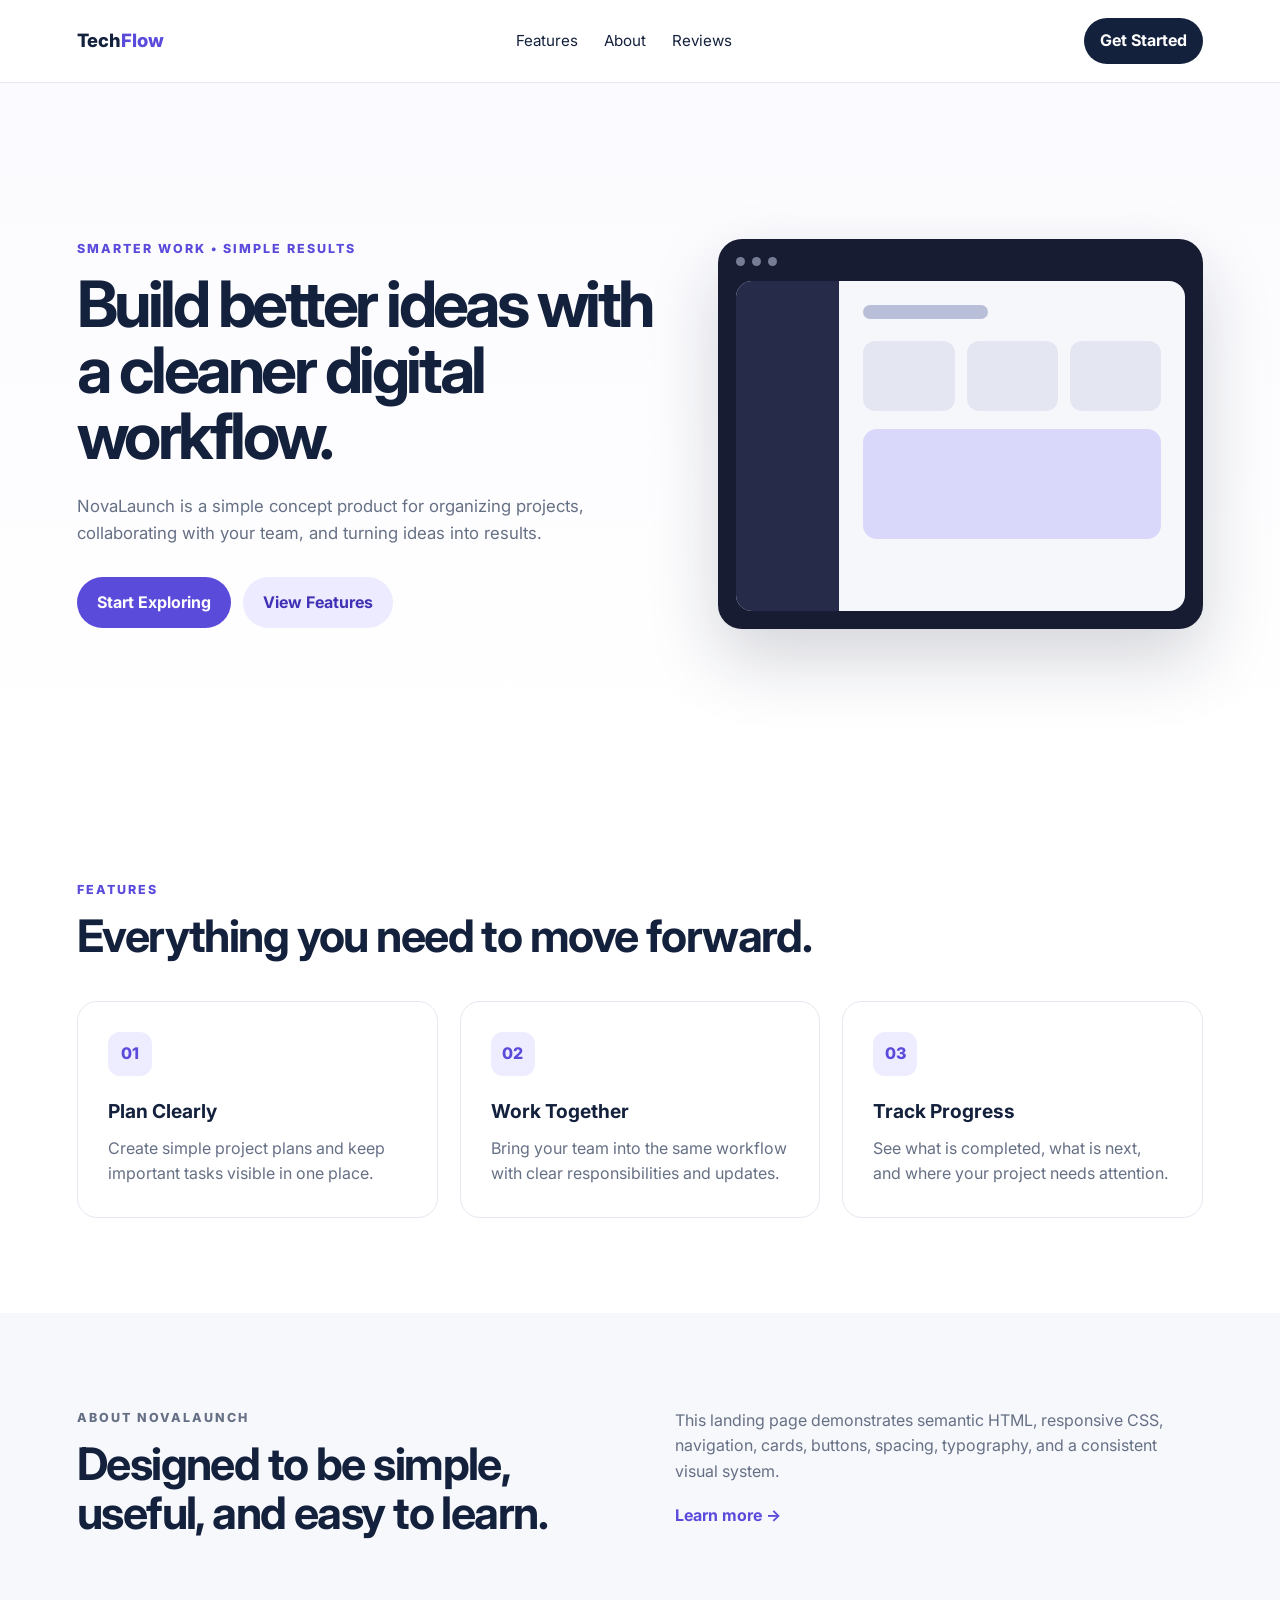
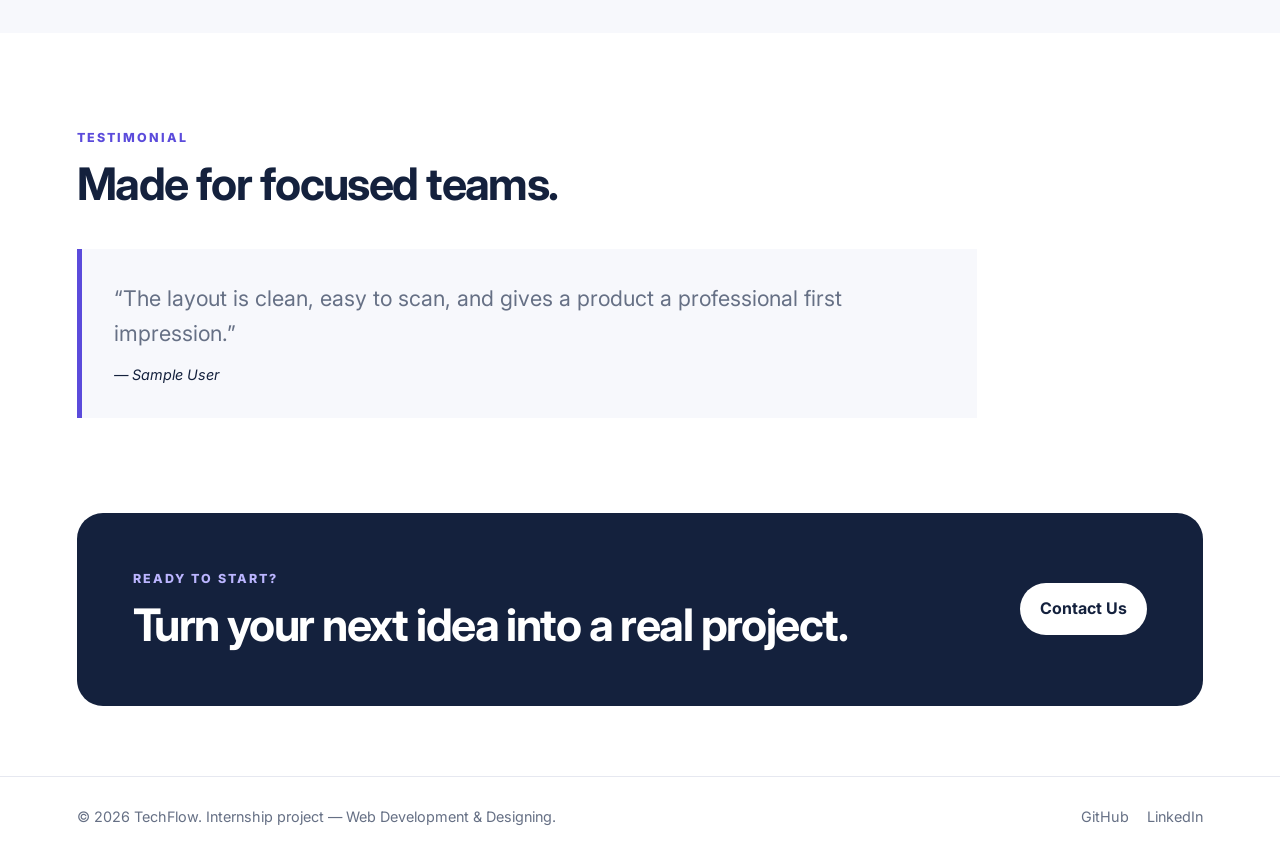
==== WebDev-L1-LandingPage/index.html @ b14b9e70 "Add Web Development Level 1 tasks" ====
<!DOCTYPE html>
<html lang="en">
<head>
  <meta charset="UTF-8">
  <meta name="viewport" content="width=device-width, initial-scale=1.0">
  <meta name="description" content="NovaLaunch - a clean landing page for a modern digital product.">
  <title>Tech Flow | Landing Page</title>
  <link rel="preconnect" href="https://fonts.googleapis.com">
  <link rel="preconnect" href="https://fonts.gstatic.com" crossorigin>
  <link href="https://fonts.googleapis.com/css2?family=Inter:wght@400;500;600;700;800&display=swap" rel="stylesheet">
  <link rel="stylesheet" href="style.css">
</head>
<body>
  <header class="navbar">
    <a class="brand" href="#home">Tech<span>Flow</span></a>
    <nav aria-label="Primary navigation">
      <a href="#features">Features</a>
      <a href="#about">About</a>
      <a href="#reviews">Reviews</a>
    </nav>
    <a class="nav-cta" href="#contact">Get Started</a>
  </header>

  <main>
    <section class="hero" id="home">
      <div class="hero-content">
        <p class="eyebrow">SMARTER WORK • SIMPLE RESULTS</p>
        <h1>Build better ideas with a cleaner digital workflow.</h1>
        <p class="hero-text">
          NovaLaunch is a simple concept product for organizing projects, collaborating with your team,
          and turning ideas into results.
        </p>
        <div class="hero-actions">
          <a class="btn primary" href="#contact">Start Exploring</a>
          <a class="btn secondary" href="#features">View Features</a>
        </div>
      </div>

      <div class="hero-card" aria-label="Product preview">
        <div class="window-bar"><span></span><span></span><span></span></div>
        <div class="mini-dashboard">
          <div class="mini-sidebar"></div>
          <div class="mini-main">
            <div class="mini-title"></div>
            <div class="mini-grid">
              <div></div><div></div><div></div>
            </div>
            <div class="mini-chart"></div>
          </div>
        </div>
      </div>
    </section>

    <section class="section" id="features">
      <div class="section-heading">
        <p class="eyebrow">FEATURES</p>
        <h2>Everything you need to move forward.</h2>
      </div>
      <div class="cards">
        <article class="card">
          <div class="icon">01</div>
          <h3>Plan Clearly</h3>
          <p>Create simple project plans and keep important tasks visible in one place.</p>
        </article>
        <article class="card">
          <div class="icon">02</div>
          <h3>Work Together</h3>
          <p>Bring your team into the same workflow with clear responsibilities and updates.</p>
        </article>
        <article class="card">
          <div class="icon">03</div>
          <h3>Track Progress</h3>
          <p>See what is completed, what is next, and where your project needs attention.</p>
        </article>
      </div>
    </section>

    <section class="section split" id="about">
      <div>
        <p class="eyebrow">ABOUT NOVALAUNCH</p>
        <h2>Designed to be simple, useful, and easy to learn.</h2>
      </div>
      <div>
        <p>
          This landing page demonstrates semantic HTML, responsive CSS, navigation, cards, buttons,
          spacing, typography, and a consistent visual system.
        </p>
        <a class="text-link" href="#contact">Learn more →</a>
      </div>
    </section>

    <section class="section review-section" id="reviews">
      <div class="section-heading">
        <p class="eyebrow">TESTIMONIAL</p>
        <h2>Made for focused teams.</h2>
      </div>
      <blockquote>
        “The layout is clean, easy to scan, and gives a product a professional first impression.”
        <cite>— Sample User</cite>
      </blockquote>
    </section>

    <section class="contact" id="contact">
      <div>
        <p class="eyebrow">READY TO START?</p>
        <h2>Turn your next idea into a real project.</h2>
      </div>
      <a class="btn light" href="mailto:pradeeshvmcs426@gmail.com">Contact Us</a>
    </section>
  </main>

  <footer>
    <p>© 2026 TechFlow. Internship project — Web Development & Designing.</p>
    <div>
      <a href="#">GitHub</a>
      <a href="#">LinkedIn</a>
    </div>
  </footer>
</body>
</html>
---- WebDev-L1-LandingPage/style.css ----
* { box-sizing: border-box; margin: 0; padding: 0; }

:root {
  --ink: #14213d;
  --muted: #667085;
  --primary: #5b4bdb;
  --primary-dark: #4132b5;
  --surface: #f7f8fc;
  --white: #ffffff;
  --line: #e6e8f0;
}

html { scroll-behavior: smooth; }

body {
  font-family: "Inter", sans-serif;
  color: var(--ink);
  background: var(--white);
  line-height: 1.6;
}

a { color: inherit; text-decoration: none; }

.navbar {
  position: sticky;
  top: 0;
  z-index: 10;
  display: flex;
  align-items: center;
  justify-content: space-between;
  gap: 24px;
  padding: 18px 6%;
  background: rgba(255,255,255,0.94);
  border-bottom: 1px solid var(--line);
  backdrop-filter: blur(12px);
}

.brand { font-size: 1.15rem; font-weight: 800; }
.brand span { color: var(--primary); }

nav { display: flex; gap: 26px; font-size: .95rem; }
nav a:hover, footer a:hover, .text-link:hover { color: var(--primary); }

.nav-cta, .btn {
  display: inline-block;
  border-radius: 999px;
  font-weight: 700;
  transition: transform .2s ease, background .2s ease;
}

.nav-cta {
  padding: 10px 16px;
  background: var(--ink);
  color: var(--white);
}

.nav-cta:hover, .btn:hover { transform: translateY(-2px); }

.hero {
  min-height: 78vh;
  display: grid;
  grid-template-columns: 1.1fr .9fr;
  gap: 48px;
  align-items: center;
  padding: 90px 6%;
  background: linear-gradient(180deg, #fbfbff 0%, #ffffff 100%);
}

.eyebrow {
  color: var(--primary);
  font-size: .78rem;
  font-weight: 800;
  letter-spacing: .16em;
  margin-bottom: 12px;
}

h1 {
  max-width: 700px;
  font-size: clamp(2.7rem, 5vw, 5.2rem);
  line-height: 1.03;
  letter-spacing: -.055em;
}

h2 {
  font-size: clamp(2rem, 3.5vw, 3.2rem);
  line-height: 1.1;
  letter-spacing: -.035em;
}

h3 { font-size: 1.2rem; margin-bottom: 9px; }

.hero-text {
  max-width: 620px;
  margin: 24px 0 30px;
  font-size: 1.05rem;
  color: var(--muted);
}

.hero-actions { display: flex; gap: 12px; flex-wrap: wrap; }

.btn { padding: 13px 20px; }
.primary { background: var(--primary); color: var(--white); }
.primary:hover { background: var(--primary-dark); }
.secondary { background: #ecebff; color: var(--primary-dark); }
.light { background: var(--white); color: var(--ink); }

.hero-card {
  padding: 18px;
  border-radius: 24px;
  background: #171c32;
  box-shadow: 0 30px 70px rgba(23, 28, 50, .18);
}

.window-bar { display: flex; gap: 7px; padding-bottom: 15px; }
.window-bar span {
  width: 9px; height: 9px; border-radius: 50%;
  background: #777d95;
}

.mini-dashboard {
  min-height: 330px;
  display: flex;
  overflow: hidden;
  border-radius: 16px;
  background: #f6f7fb;
}

.mini-sidebar { width: 23%; background: #252b49; }
.mini-main { flex: 1; padding: 24px; }
.mini-title {
  width: 42%; height: 14px; border-radius: 10px;
  background: #b9bfd8; margin-bottom: 22px;
}
.mini-grid { display: grid; grid-template-columns: repeat(3, 1fr); gap: 12px; }
.mini-grid div {
  height: 70px; border-radius: 12px; background: #e4e7f2;
}
.mini-chart {
  height: 110px; border-radius: 14px; background: #d9d8fb;
  margin-top: 18px;
}

.section { padding: 95px 6%; }
.section-heading { max-width: 760px; margin-bottom: 40px; }
.cards {
  display: grid;
  grid-template-columns: repeat(3, 1fr);
  gap: 22px;
}
.card {
  padding: 30px;
  border: 1px solid var(--line);
  border-radius: 20px;
  background: var(--white);
}
.card p, .split p, blockquote { color: var(--muted); }
.icon {
  width: 44px; height: 44px; display: grid; place-items: center;
  margin-bottom: 20px; border-radius: 12px;
  background: #eeedff; color: var(--primary); font-weight: 800;
}

.split {
  display: grid;
  grid-template-columns: 1fr 1fr;
  gap: 70px;
  background: var(--surface);
}

.text-link { display: inline-block; margin-top: 18px; color: var(--primary); font-weight: 700; }

blockquote {
  max-width: 900px;
  padding: 32px;
  border-left: 5px solid var(--primary);
  background: var(--surface);
  font-size: 1.35rem;
}
cite { display: block; margin-top: 12px; font-size: .9rem; color: var(--ink); }

.contact {
  display: flex;
  align-items: center;
  justify-content: space-between;
  gap: 30px;
  margin: 0 6% 70px;
  padding: 56px;
  border-radius: 26px;
  background: var(--ink);
  color: var(--white);
}
.contact .eyebrow { color: #bbb5ff; }

footer {
  display: flex;
  justify-content: space-between;
  gap: 20px;
  padding: 28px 6%;
  border-top: 1px solid var(--line);
  color: var(--muted);
  font-size: .9rem;
}
footer div { display: flex; gap: 18px; }

@media (max-width: 800px) {
  nav { display: none; }
  .hero, .split { grid-template-columns: 1fr; }
  .hero { padding-top: 65px; }
  .cards { grid-template-columns: 1fr; }
  .contact { flex-direction: column; align-items: flex-start; }
}

@media (max-width: 520px) {
  h1 { font-size: 2.6rem; }
  .section { padding: 70px 5%; }
  .contact { margin-inline: 5%; padding: 34px 26px; }
  footer { flex-direction: column; }
}
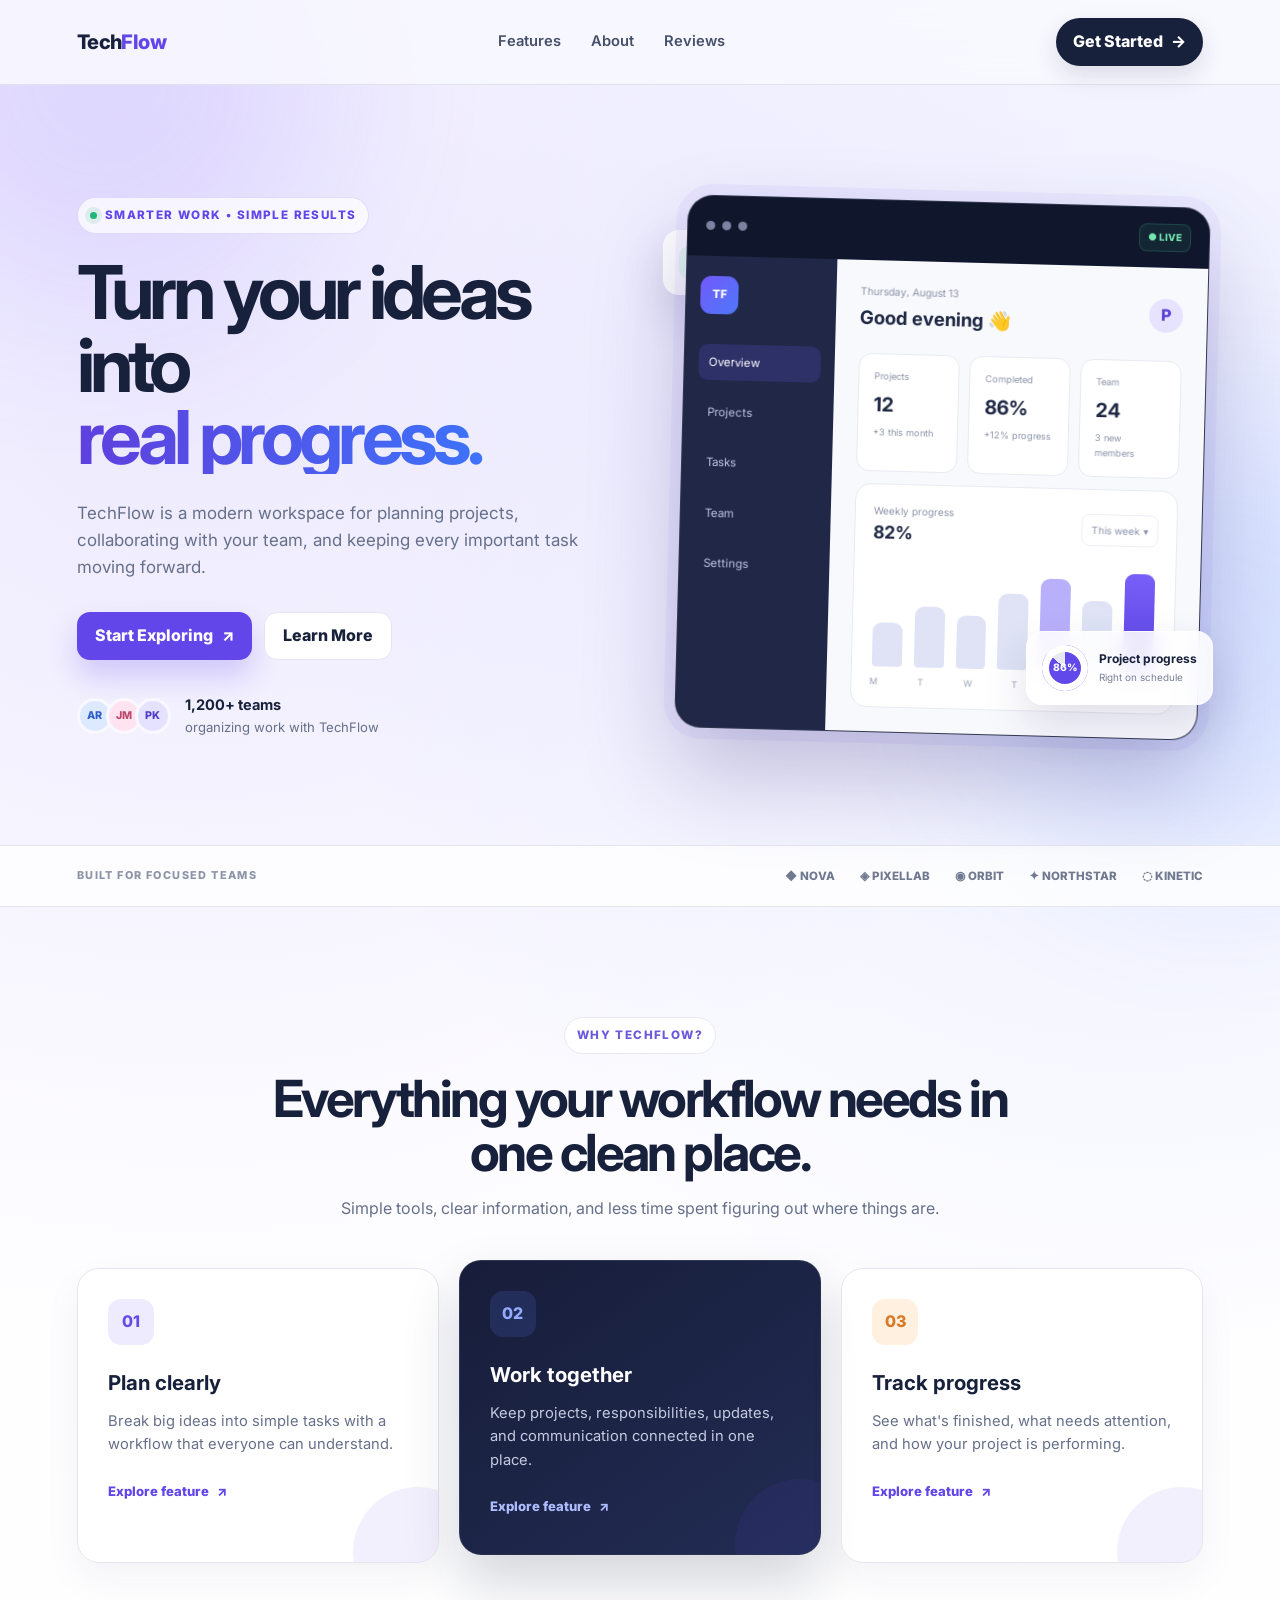
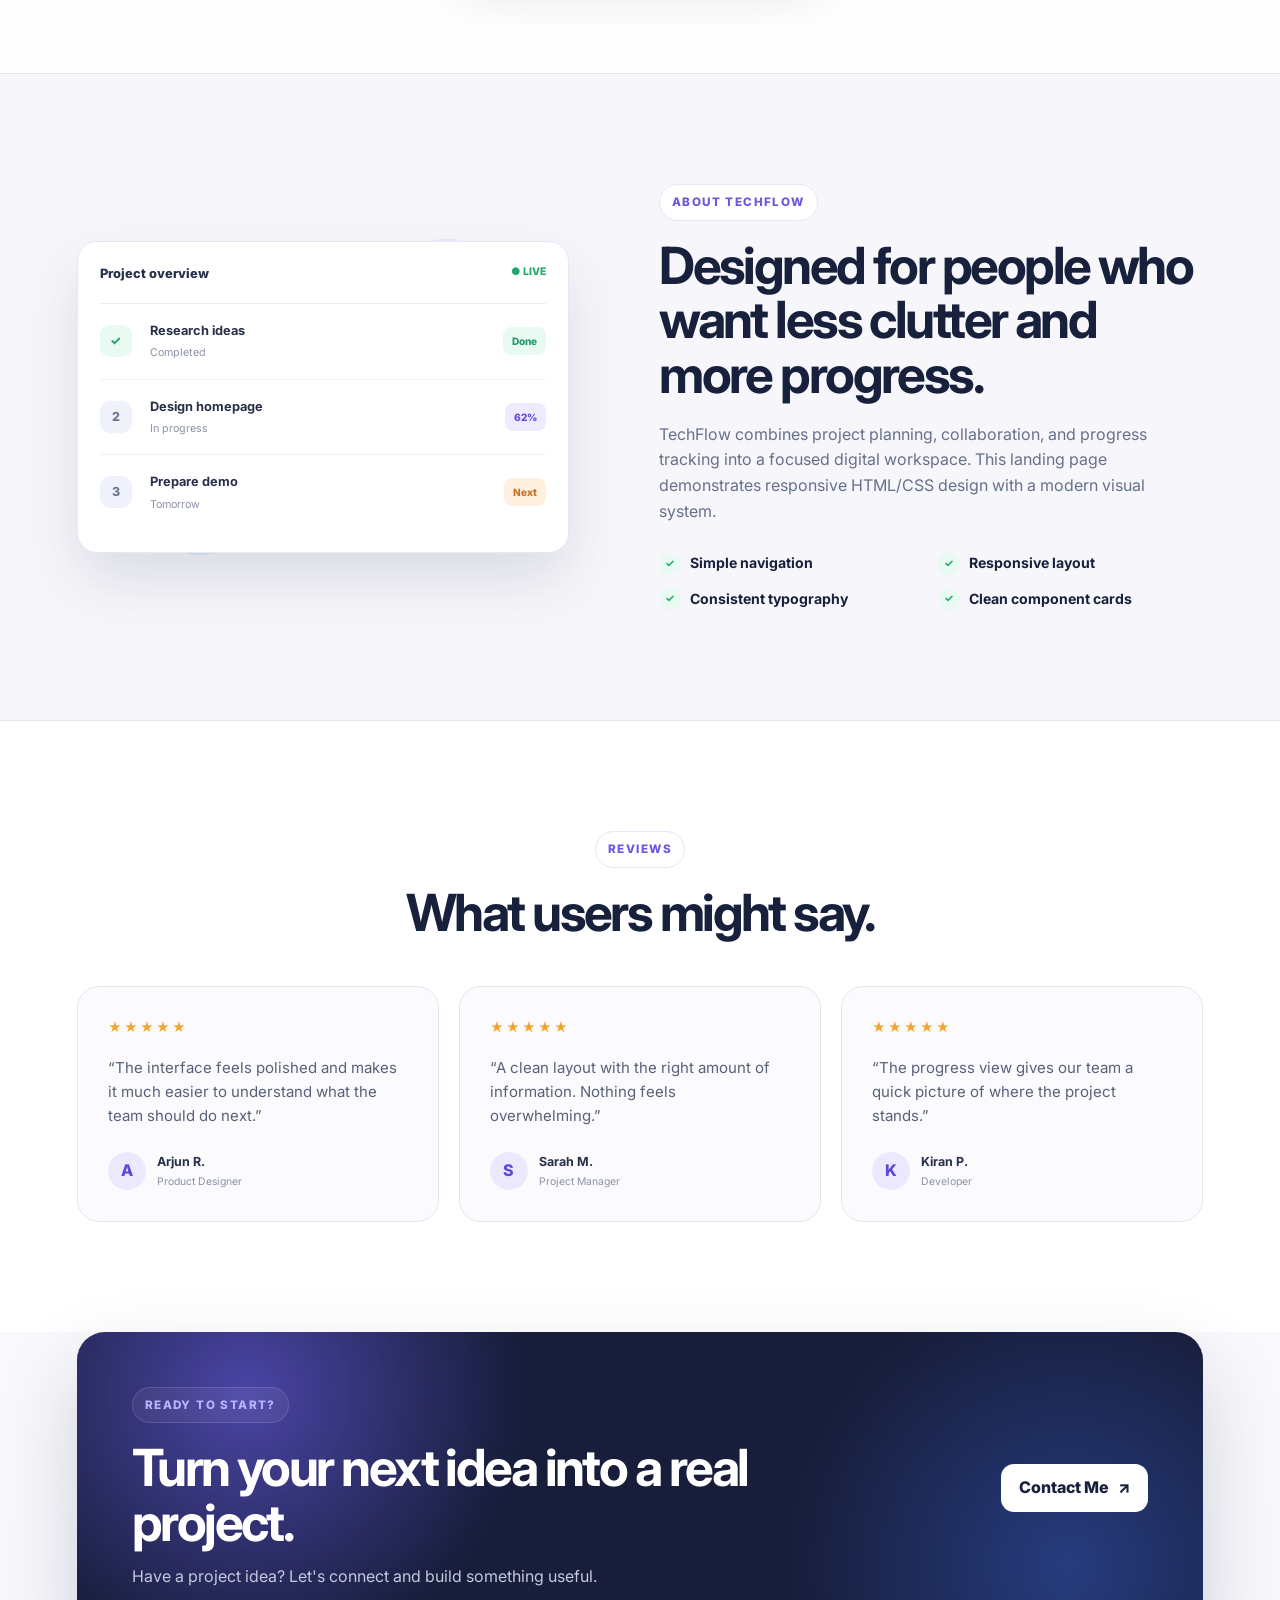
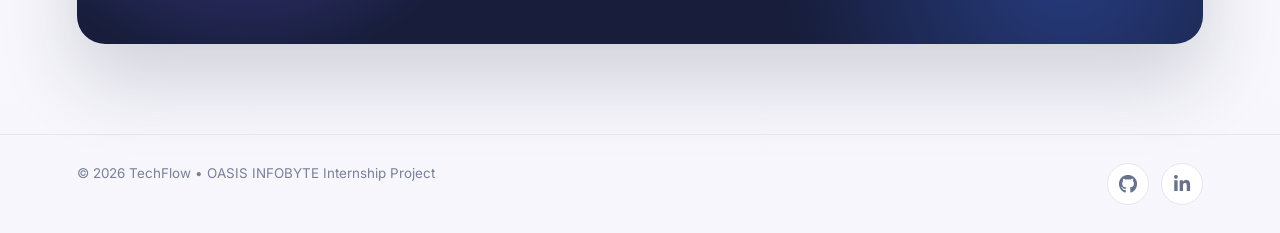
==== commit a9463e16: "Complete Level 1 Task 1 Landing Page" ====
--- a/WebDev-L1-LandingPage/index.html
+++ b/WebDev-L1-LandingPage/index.html
@@ -3,118 +3,654 @@
 <head>
   <meta charset="UTF-8">
   <meta name="viewport" content="width=device-width, initial-scale=1.0">
-  <meta name="description" content="NovaLaunch - a clean landing page for a modern digital product.">
-  <title>Tech Flow | Landing Page</title>
+  <meta name="description" content="TechFlow - modern digital workflow landing page.">
+  <title>TechFlow | Smart Digital Workflow</title>
+
   <link rel="preconnect" href="https://fonts.googleapis.com">
   <link rel="preconnect" href="https://fonts.gstatic.com" crossorigin>
   <link href="https://fonts.googleapis.com/css2?family=Inter:wght@400;500;600;700;800&display=swap" rel="stylesheet">
+
   <link rel="stylesheet" href="style.css">
+  <!-- Font Awesome Icons -->
+<link
+  rel="stylesheet"
+  href="https://cdnjs.cloudflare.com/ajax/libs/font-awesome/6.5.2/css/all.min.css"
+>
 </head>
+
 <body>
+
+  <!-- Background decorative glow -->
+  <div class="page-glow glow-one"></div>
+  <div class="page-glow glow-two"></div>
+
+  <!-- ================= NAVBAR ================= -->
   <header class="navbar">
-    <a class="brand" href="#home">Tech<span>Flow</span></a>
+
+    <a class="brand" href="#home">
+      Tech<span>Flow</span>
+    </a>
+
     <nav aria-label="Primary navigation">
       <a href="#features">Features</a>
       <a href="#about">About</a>
       <a href="#reviews">Reviews</a>
     </nav>
-    <a class="nav-cta" href="#contact">Get Started</a>
+
+    <a class="nav-cta" href="#contact">
+      Get Started <span>→</span>
+    </a>
+
   </header>
 
+
   <main>
+
+    <!-- ================= HERO ================= -->
     <section class="hero" id="home">
+
       <div class="hero-content">
-        <p class="eyebrow">SMARTER WORK • SIMPLE RESULTS</p>
-        <h1>Build better ideas with a cleaner digital workflow.</h1>
+
+        <div class="badge">
+          <span class="badge-dot"></span>
+          SMARTER WORK • SIMPLE RESULTS
+        </div>
+
+        <h1>
+          Turn your ideas into
+          <span class="gradient-text">real progress.</span>
+        </h1>
+
         <p class="hero-text">
-          NovaLaunch is a simple concept product for organizing projects, collaborating with your team,
-          and turning ideas into results.
+          TechFlow is a modern workspace for planning projects,
+          collaborating with your team, and keeping every important
+          task moving forward.
         </p>
+
         <div class="hero-actions">
-          <a class="btn primary" href="#contact">Start Exploring</a>
-          <a class="btn secondary" href="#features">View Features</a>
-        </div>
-      </div>
-
-      <div class="hero-card" aria-label="Product preview">
-        <div class="window-bar"><span></span><span></span><span></span></div>
-        <div class="mini-dashboard">
-          <div class="mini-sidebar"></div>
-          <div class="mini-main">
-            <div class="mini-title"></div>
-            <div class="mini-grid">
-              <div></div><div></div><div></div>
-            </div>
-            <div class="mini-chart"></div>
-          </div>
-        </div>
-      </div>
+
+          <a class="btn primary" href="#features">
+            Start Exploring <span>↗</span>
+          </a>
+
+          <a class="btn secondary" href="#about">
+            Learn More
+          </a>
+
+        </div>
+
+
+        <!-- Small social proof -->
+        <div class="hero-proof">
+
+          <div class="avatars">
+            <span>AR</span>
+            <span>JM</span>
+            <span>PK</span>
+          </div>
+
+          <div>
+            <strong>1,200+ teams</strong>
+            <p>organizing work with TechFlow</p>
+          </div>
+
+        </div>
+
+      </div>
+
+
+      <!-- ================= PRODUCT PREVIEW ================= -->
+      <div class="visual-wrap">
+
+        <!-- Floating notification -->
+        <div class="floating-card card-top">
+
+          <div class="small-icon">✓</div>
+
+          <div>
+            <strong>Task completed</strong>
+            <span>Landing page approved</span>
+          </div>
+
+        </div>
+
+
+        <!-- Dashboard -->
+        <div class="dashboard">
+
+          <div class="dashboard-top">
+
+            <div class="window-dots">
+              <i></i>
+              <i></i>
+              <i></i>
+            </div>
+
+            <div class="dashboard-pill">
+              ● LIVE
+            </div>
+
+          </div>
+
+
+          <div class="dashboard-body">
+
+            <aside class="side-panel">
+
+              <div class="side-logo">
+                TF
+              </div>
+
+              <span class="active-item">Overview</span>
+              <span>Projects</span>
+              <span>Tasks</span>
+              <span>Team</span>
+              <span>Settings</span>
+
+            </aside>
+
+
+            <div class="main-panel">
+
+              <div class="panel-heading">
+
+                <div>
+                  <p>Thursday, August 13</p>
+                  <h3>Good evening 👋</h3>
+                </div>
+
+                <div class="profile-mini">
+                  P
+                </div>
+
+              </div>
+
+
+              <!-- Statistics -->
+              <div class="mini-stats">
+
+                <div>
+                  <span>Projects</span>
+                  <strong>12</strong>
+                  <small>+3 this month</small>
+                </div>
+
+                <div>
+                  <span>Completed</span>
+                  <strong>86%</strong>
+                  <small>+12% progress</small>
+                </div>
+
+                <div>
+                  <span>Team</span>
+                  <strong>24</strong>
+                  <small>3 new members</small>
+                </div>
+
+              </div>
+
+
+              <!-- Chart -->
+              <div class="chart-card">
+
+                <div class="chart-head">
+
+                  <div>
+                    <span>Weekly progress</span>
+                    <strong>82%</strong>
+                  </div>
+
+                  <span class="chart-filter">
+                    This week ▾
+                  </span>
+
+                </div>
+
+
+                <div class="chart">
+
+                  <span class="bar" style="height:42%"></span>
+                  <span class="bar" style="height:58%"></span>
+                  <span class="bar" style="height:50%"></span>
+                  <span class="bar" style="height:72%"></span>
+                  <span class="bar tall" style="height:88%"></span>
+                  <span class="bar" style="height:68%"></span>
+                  <span class="bar accent" style="height:94%"></span>
+
+                </div>
+
+
+                <div class="days">
+
+                  <span>M</span>
+                  <span>T</span>
+                  <span>W</span>
+                  <span>T</span>
+                  <span>F</span>
+                  <span>S</span>
+                  <span>S</span>
+
+                </div>
+
+              </div>
+
+            </div>
+
+          </div>
+
+        </div>
+
+
+        <!-- Floating progress card -->
+        <div class="floating-card card-bottom">
+
+          <div class="progress-ring">
+            86%
+          </div>
+
+          <div>
+            <strong>Project progress</strong>
+            <span>Right on schedule</span>
+          </div>
+
+        </div>
+
+      </div>
+
     </section>
 
+
+    <!-- ================= TRUST STRIP ================= -->
+    <section class="trust-strip">
+
+      <p>BUILT FOR FOCUSED TEAMS</p>
+
+      <div class="trust-items">
+
+        <span>◆ NOVA</span>
+        <span>◈ PIXELLAB</span>
+        <span>◉ ORBIT</span>
+        <span>✦ NORTHSTAR</span>
+        <span>◌ KINETIC</span>
+
+      </div>
+
+    </section>
+
+
+    <!-- ================= FEATURES ================= -->
     <section class="section" id="features">
-      <div class="section-heading">
-        <p class="eyebrow">FEATURES</p>
-        <h2>Everything you need to move forward.</h2>
-      </div>
-      <div class="cards">
-        <article class="card">
-          <div class="icon">01</div>
-          <h3>Plan Clearly</h3>
-          <p>Create simple project plans and keep important tasks visible in one place.</p>
+
+      <div class="section-heading centered">
+
+        <div class="badge light-badge">
+          WHY TECHFLOW?
+        </div>
+
+        <h2>
+          Everything your workflow needs
+          in one clean place.
+        </h2>
+
+        <p>
+          Simple tools, clear information, and less time spent
+          figuring out where things are.
+        </p>
+
+      </div>
+
+
+      <div class="feature-grid">
+
+        <article class="feature-card">
+
+          <div class="feature-icon purple">
+            01
+          </div>
+
+          <h3>Plan clearly</h3>
+
+          <p>
+            Break big ideas into simple tasks with a workflow
+            that everyone can understand.
+          </p>
+
+          <a href="#contact">
+            Explore feature <span>↗</span>
+          </a>
+
         </article>
-        <article class="card">
-          <div class="icon">02</div>
-          <h3>Work Together</h3>
-          <p>Bring your team into the same workflow with clear responsibilities and updates.</p>
+
+
+        <article class="feature-card featured">
+
+          <div class="feature-icon blue">
+            02
+          </div>
+
+          <h3>Work together</h3>
+
+          <p>
+            Keep projects, responsibilities, updates, and
+            communication connected in one place.
+          </p>
+
+          <a href="#contact">
+            Explore feature <span>↗</span>
+          </a>
+
         </article>
-        <article class="card">
-          <div class="icon">03</div>
-          <h3>Track Progress</h3>
-          <p>See what is completed, what is next, and where your project needs attention.</p>
+
+
+        <article class="feature-card">
+
+          <div class="feature-icon orange">
+            03
+          </div>
+
+          <h3>Track progress</h3>
+
+          <p>
+            See what's finished, what needs attention,
+            and how your project is performing.
+          </p>
+
+          <a href="#contact">
+            Explore feature <span>↗</span>
+          </a>
+
         </article>
-      </div>
+
+      </div>
+
     </section>
 
-    <section class="section split" id="about">
+
+    <!-- ================= ABOUT ================= -->
+    <section class="split-section" id="about">
+
+      <div class="split-visual">
+
+        <div class="window-card">
+
+          <div class="window-header">
+
+            <span>Project overview</span>
+
+            <span class="tiny-live">
+              ● LIVE
+            </span>
+
+          </div>
+
+
+          <div class="task-row done">
+
+            <span class="check">✓</span>
+
+            <div>
+              <strong>Research ideas</strong>
+              <small>Completed</small>
+            </div>
+
+            <span class="status">
+              Done
+            </span>
+
+          </div>
+
+
+          <div class="task-row">
+
+            <span class="check">2</span>
+
+            <div>
+              <strong>Design homepage</strong>
+              <small>In progress</small>
+            </div>
+
+            <span class="status progress">
+              62%
+            </span>
+
+          </div>
+
+
+          <div class="task-row">
+
+            <span class="check">3</span>
+
+            <div>
+              <strong>Prepare demo</strong>
+              <small>Tomorrow</small>
+            </div>
+
+            <span class="status upcoming">
+              Next
+            </span>
+
+          </div>
+
+        </div>
+
+      </div>
+
+
+      <div class="split-copy">
+
+        <div class="badge light-badge">
+          ABOUT TECHFLOW
+        </div>
+
+        <h2>
+          Designed for people who want
+          less clutter and more progress.
+        </h2>
+
+        <p>
+          TechFlow combines project planning, collaboration,
+          and progress tracking into a focused digital workspace.
+          This landing page demonstrates responsive HTML/CSS design
+          with a modern visual system.
+        </p>
+
+
+        <div class="check-list">
+
+          <div>
+            <span>✓</span>
+            Simple navigation
+          </div>
+
+          <div>
+            <span>✓</span>
+            Responsive layout
+          </div>
+
+          <div>
+            <span>✓</span>
+            Consistent typography
+          </div>
+
+          <div>
+            <span>✓</span>
+            Clean component cards
+          </div>
+
+        </div>
+
+      </div>
+
+    </section>
+
+
+    <!-- ================= REVIEWS ================= -->
+    <section class="section review-section" id="reviews">
+
+      <div class="section-heading centered">
+
+        <div class="badge light-badge">
+          REVIEWS
+        </div>
+
+        <h2>
+          What users might say.
+        </h2>
+
+      </div>
+
+
+      <div class="review-grid">
+
+        <article class="review-card">
+
+          <div class="stars">
+            ★★★★★
+          </div>
+
+          <p>
+            “The interface feels polished and makes it
+            much easier to understand what the team should do next.”
+          </p>
+
+          <div class="reviewer">
+
+            <span class="review-avatar">
+              A
+            </span>
+
+            <div>
+              <strong>Arjun R.</strong>
+              <small>Product Designer</small>
+            </div>
+
+          </div>
+
+        </article>
+
+
+        <article class="review-card">
+
+          <div class="stars">
+            ★★★★★
+          </div>
+
+          <p>
+            “A clean layout with the right amount of information.
+            Nothing feels overwhelming.”
+          </p>
+
+          <div class="reviewer">
+
+            <span class="review-avatar">
+              S
+            </span>
+
+            <div>
+              <strong>Sarah M.</strong>
+              <small>Project Manager</small>
+            </div>
+
+          </div>
+
+        </article>
+
+
+        <article class="review-card">
+
+          <div class="stars">
+            ★★★★★
+          </div>
+
+          <p>
+            “The progress view gives our team a quick picture
+            of where the project stands.”
+          </p>
+
+          <div class="reviewer">
+
+            <span class="review-avatar">
+              K
+            </span>
+
+            <div>
+              <strong>Kiran P.</strong>
+              <small>Developer</small>
+            </div>
+
+          </div>
+
+        </article>
+
+      </div>
+
+    </section>
+
+
+    <!-- ================= CONTACT ================= -->
+    <section class="cta-section" id="contact">
+
       <div>
-        <p class="eyebrow">ABOUT NOVALAUNCH</p>
-        <h2>Designed to be simple, useful, and easy to learn.</h2>
-      </div>
-      <div>
+
+        <div class="badge cta-badge">
+          READY TO START?
+        </div>
+
+        <h2>
+          Turn your next idea into a real project.
+        </h2>
+
         <p>
-          This landing page demonstrates semantic HTML, responsive CSS, navigation, cards, buttons,
-          spacing, typography, and a consistent visual system.
+          Have a project idea? Let's connect and build something useful.
         </p>
-        <a class="text-link" href="#contact">Learn more →</a>
-      </div>
+
+      </div>
+
+
+      <a
+        class="btn cta-button"
+        href="mailto:pradeeshvmcs426@gmail.com"
+      >
+        Contact Me <span>↗</span>
+      </a>
+
     </section>
 
-    <section class="section review-section" id="reviews">
-      <div class="section-heading">
-        <p class="eyebrow">TESTIMONIAL</p>
-        <h2>Made for focused teams.</h2>
-      </div>
-      <blockquote>
-        “The layout is clean, easy to scan, and gives a product a professional first impression.”
-        <cite>— Sample User</cite>
-      </blockquote>
-    </section>
-
-    <section class="contact" id="contact">
-      <div>
-        <p class="eyebrow">READY TO START?</p>
-        <h2>Turn your next idea into a real project.</h2>
-      </div>
-      <a class="btn light" href="mailto:pradeeshvmcs426@gmail.com">Contact Us</a>
-    </section>
   </main>
 
+
+  <!-- ================= FOOTER ================= -->
   <footer>
-    <p>© 2026 TechFlow. Internship project — Web Development & Designing.</p>
-    <div>
-      <a href="#">GitHub</a>
-      <a href="#">LinkedIn</a>
-    </div>
+
+    <p>
+      © 2026 TechFlow • OASIS INFOBYTE Internship Project
+    </p>
+
+    <div class="social-icons">
+
+  <a
+    href="https://github.com/pradeeshvmcs426"
+    target="_blank"
+    rel="noopener noreferrer"
+    aria-label="GitHub"
+    title="GitHub"
+  >
+    <i class="fa-brands fa-github"></i>
+  </a>
+
+  <a
+    href="https://www.linkedin.com/in/pradeeshvmcs426"
+    target="_blank"
+    rel="noopener noreferrer"
+    aria-label="LinkedIn"
+    title="LinkedIn"
+  >
+    <i class="fa-brands fa-linkedin-in"></i>
+  </a>
+
+</div>
+
   </footer>
+
 </body>
-</html>
+</html>
--- a/WebDev-L1-LandingPage/style.css
+++ b/WebDev-L1-LandingPage/style.css
@@ -1,218 +1,1621 @@
-* { box-sizing: border-box; margin: 0; padding: 0; }
+* {
+  box-sizing: border-box;
+  margin: 0;
+  padding: 0;
+}
 
 :root {
-  --ink: #14213d;
-  --muted: #667085;
-  --primary: #5b4bdb;
-  --primary-dark: #4132b5;
-  --surface: #f7f8fc;
+  --ink: #18213c;
+  --muted: #66708a;
+
+  --purple: #6246ea;
+  --blue: #4a70ff;
+  --orange: #f39a4a;
+
   --white: #ffffff;
-  --line: #e6e8f0;
-}
-
-html { scroll-behavior: smooth; }
+  --line: #e4e5ee;
+
+  --dark: #10162b;
+}
+
+html {
+  scroll-behavior: smooth;
+}
 
 body {
+  min-height: 100vh;
+  overflow-x: hidden;
+
   font-family: "Inter", sans-serif;
+
   color: var(--ink);
-  background: var(--white);
+
+  background:
+    radial-gradient(
+      circle at 15% 10%,
+      rgba(112, 84, 245, 0.10),
+      transparent 28%
+    ),
+    radial-gradient(
+      circle at 88% 16%,
+      rgba(74, 112, 255, 0.09),
+      transparent 26%
+    ),
+    linear-gradient(
+      180deg,
+      #f9f8ff 0%,
+      #ffffff 52%,
+      #f7f6fc 100%
+    );
+
   line-height: 1.6;
 }
 
-a { color: inherit; text-decoration: none; }
+a {
+  color: inherit;
+  text-decoration: none;
+}
+
+
+/* ================= BACKGROUND GLOW ================= */
+
+.page-glow {
+  position: fixed;
+
+  width: 440px;
+  height: 440px;
+
+  border-radius: 50%;
+
+  filter: blur(90px);
+
+  opacity: 0.18;
+
+  pointer-events: none;
+
+  z-index: -1;
+}
+
+.glow-one {
+  top: -140px;
+  left: -120px;
+
+  background: #947bff;
+}
+
+.glow-two {
+  top: 420px;
+  right: -160px;
+
+  background: #6b9cff;
+}
+
+
+/* ================= NAVBAR ================= */
 
 .navbar {
   position: sticky;
   top: 0;
-  z-index: 10;
-  display: flex;
+
+  z-index: 20;
+
+  display: flex;
+
   align-items: center;
   justify-content: space-between;
+
   gap: 24px;
+
   padding: 18px 6%;
-  background: rgba(255,255,255,0.94);
-  border-bottom: 1px solid var(--line);
-  backdrop-filter: blur(12px);
-}
-
-.brand { font-size: 1.15rem; font-weight: 800; }
-.brand span { color: var(--primary); }
-
-nav { display: flex; gap: 26px; font-size: .95rem; }
-nav a:hover, footer a:hover, .text-link:hover { color: var(--primary); }
-
-.nav-cta, .btn {
-  display: inline-block;
+
+  background: rgba(249, 248, 255, 0.86);
+
+  border-bottom: 1px solid rgba(220, 221, 233, 0.8);
+
+  backdrop-filter: blur(16px);
+}
+
+.brand {
+  font-size: 1.25rem;
+
+  font-weight: 800;
+
+  letter-spacing: -0.03em;
+}
+
+.brand span {
+  color: var(--purple);
+}
+
+nav {
+  display: flex;
+
+  gap: 30px;
+
+  font-size: 0.92rem;
+
+  font-weight: 600;
+
+  color: #46506b;
+}
+
+nav a {
+  transition: color 0.2s ease;
+}
+
+nav a:hover {
+  color: var(--purple);
+}
+
+.nav-cta {
+  display: inline-flex;
+
+  gap: 8px;
+
+  align-items: center;
+
+  padding: 11px 17px;
+
   border-radius: 999px;
-  font-weight: 700;
-  transition: transform .2s ease, background .2s ease;
-}
-
-.nav-cta {
-  padding: 10px 16px;
+
   background: var(--ink);
+
   color: var(--white);
-}
-
-.nav-cta:hover, .btn:hover { transform: translateY(-2px); }
+
+  font-weight: 800;
+
+  box-shadow:
+    0 10px 25px rgba(24, 33, 60, 0.13);
+}
+
+.nav-cta:hover {
+  transform: translateY(-2px);
+}
+
+
+/* ================= HERO ================= */
 
 .hero {
-  min-height: 78vh;
-  display: grid;
-  grid-template-columns: 1.1fr .9fr;
-  gap: 48px;
+  display: grid;
+
+  grid-template-columns: 1.02fr 0.98fr;
+
+  gap: 60px;
+
   align-items: center;
-  padding: 90px 6%;
-  background: linear-gradient(180deg, #fbfbff 0%, #ffffff 100%);
-}
-
-.eyebrow {
-  color: var(--primary);
-  font-size: .78rem;
-  font-weight: 800;
-  letter-spacing: .16em;
-  margin-bottom: 12px;
-}
-
-h1 {
-  max-width: 700px;
-  font-size: clamp(2.7rem, 5vw, 5.2rem);
-  line-height: 1.03;
-  letter-spacing: -.055em;
-}
-
-h2 {
-  font-size: clamp(2rem, 3.5vw, 3.2rem);
-  line-height: 1.1;
-  letter-spacing: -.035em;
-}
-
-h3 { font-size: 1.2rem; margin-bottom: 9px; }
+
+  min-height: 760px;
+
+  padding: 86px 6% 80px;
+}
+
+.hero-content {
+  position: relative;
+
+  z-index: 2;
+}
+
+
+/* Badge */
+
+.badge {
+  display: inline-flex;
+
+  align-items: center;
+
+  gap: 8px;
+
+  padding: 8px 12px;
+
+  border: 1px solid rgba(98, 70, 234, 0.16);
+
+  border-radius: 999px;
+
+  background: rgba(255, 255, 255, 0.72);
+
+  color: var(--purple);
+
+  font-size: 0.73rem;
+
+  font-weight: 800;
+
+  letter-spacing: 0.12em;
+}
+
+.badge-dot {
+  width: 7px;
+  height: 7px;
+
+  border-radius: 50%;
+
+  background: #20b777;
+
+  box-shadow:
+    0 0 0 5px rgba(32, 183, 119, 0.12);
+}
+
+
+/* Main heading */
+
+.hero h1 {
+  max-width: 690px;
+
+  margin-top: 22px;
+
+  font-size: clamp(3rem, 5.8vw, 5.55rem);
+
+  line-height: 0.98;
+
+  letter-spacing: -0.065em;
+}
+
+.gradient-text {
+  display: block;
+
+  background:
+    linear-gradient(
+      90deg,
+      #5d42df 5%,
+      #367dff 90%
+    );
+
+  -webkit-background-clip: text;
+
+  background-clip: text;
+
+  color: transparent;
+}
+
+
+/* Hero description */
 
 .hero-text {
   max-width: 620px;
-  margin: 24px 0 30px;
-  font-size: 1.05rem;
+
+  margin: 26px 0 30px;
+
   color: var(--muted);
-}
-
-.hero-actions { display: flex; gap: 12px; flex-wrap: wrap; }
-
-.btn { padding: 13px 20px; }
-.primary { background: var(--primary); color: var(--white); }
-.primary:hover { background: var(--primary-dark); }
-.secondary { background: #ecebff; color: var(--primary-dark); }
-.light { background: var(--white); color: var(--ink); }
-
-.hero-card {
+
+  font-size: 1.06rem;
+}
+
+
+/* Buttons */
+
+.hero-actions {
+  display: flex;
+
+  flex-wrap: wrap;
+
+  gap: 12px;
+}
+
+.btn {
+  display: inline-flex;
+
+  align-items: center;
+
+  gap: 9px;
+
+  min-height: 48px;
+
+  padding: 0 18px;
+
+  border-radius: 13px;
+
+  font-weight: 800;
+
+  transition: 0.2s ease;
+}
+
+.btn:hover {
+  transform: translateY(-2px);
+}
+
+.primary {
+  background: var(--purple);
+
+  color: white;
+
+  box-shadow:
+    0 16px 30px rgba(98, 70, 234, 0.24);
+}
+
+.primary:hover {
+  background: #4e37ca;
+}
+
+.secondary {
+  border: 1px solid var(--line);
+
+  background: white;
+
+  color: var(--ink);
+}
+
+
+/* Hero social proof */
+
+.hero-proof {
+  display: flex;
+
+  align-items: center;
+
+  gap: 14px;
+
+  margin-top: 34px;
+}
+
+.avatars {
+  display: flex;
+}
+
+.avatars span {
+  width: 36px;
+  height: 36px;
+
+  display: grid;
+
+  place-items: center;
+
+  margin-left: -7px;
+
+  border: 3px solid #f9f8ff;
+
+  border-radius: 50%;
+
+  background: #e5e2ff;
+
+  color: #4f3fc7;
+
+  font-size: 0.67rem;
+
+  font-weight: 800;
+}
+
+.avatars span:first-child {
+  margin-left: 0;
+
+  background: #dce9ff;
+
+  color: #315dc8;
+}
+
+.avatars span:nth-child(2) {
+  background: #ffe4ef;
+
+  color: #ba486d;
+}
+
+.hero-proof strong {
+  display: block;
+
+  font-size: 0.91rem;
+}
+
+.hero-proof p {
+  color: var(--muted);
+
+  font-size: 0.82rem;
+}
+
+
+/* ================= PRODUCT VISUAL ================= */
+
+.visual-wrap {
+  position: relative;
+
+  min-height: 540px;
+
+  display: grid;
+
+  place-items: center;
+}
+
+
+/* Dashboard */
+
+.dashboard {
+  width: min(620px, 100%);
+
+  overflow: hidden;
+
+  border: 1px solid rgba(255, 255, 255, 0.12);
+
+  border-radius: 26px;
+
+  background: #171c38;
+
+  box-shadow:
+    0 45px 90px rgba(51, 41, 117, 0.25),
+    0 0 0 11px rgba(98, 70, 234, 0.06);
+
+  transform: rotate(1.5deg);
+}
+
+.dashboard-top {
+  display: flex;
+
+  align-items: center;
+
+  justify-content: space-between;
+
+  padding: 16px 18px;
+
+  background: #10162b;
+}
+
+.window-dots {
+  display: flex;
+
+  gap: 7px;
+}
+
+.window-dots i {
+  width: 9px;
+  height: 9px;
+
+  border-radius: 50%;
+
+  background: #7b83a1;
+}
+
+.dashboard-pill {
+  padding: 5px 8px;
+
+  border: 1px solid rgba(75, 222, 161, 0.18);
+
+  border-radius: 8px;
+
+  background: rgba(75, 222, 161, 0.08);
+
+  color: #74e6b0;
+
+  font-size: 0.61rem;
+
+  font-weight: 800;
+}
+
+
+/* Dashboard body */
+
+.dashboard-body {
+  display: flex;
+
+  min-height: 410px;
+}
+
+
+/* Sidebar */
+
+.side-panel {
+  width: 150px;
+
+  padding: 20px 14px;
+
+  background: #202747;
+
+  color: #bcc5e0;
+}
+
+.side-logo {
+  width: 38px;
+  height: 38px;
+
+  display: grid;
+
+  place-items: center;
+
+  margin-bottom: 30px;
+
+  border-radius: 11px;
+
+  background:
+    linear-gradient(
+      135deg,
+      #7259fb,
+      #4e78f8
+    );
+
+  color: white;
+
+  font-size: 0.72rem;
+
+  font-weight: 800;
+}
+
+.side-panel > span {
+  display: block;
+
+  margin-bottom: 14px;
+
+  padding: 9px 10px;
+
+  border-radius: 9px;
+
+  font-size: 0.72rem;
+}
+
+.side-panel .active-item {
+  background: rgba(112, 91, 255, 0.18);
+
+  color: white;
+}
+
+
+/* Dashboard main */
+
+.main-panel {
+  flex: 1;
+
+  padding: 24px;
+
+  background: #f8f9fd;
+}
+
+.panel-heading,
+.chart-head {
+  display: flex;
+
+  align-items: center;
+
+  justify-content: space-between;
+
+  gap: 15px;
+}
+
+.panel-heading p {
+  color: #8b93a8;
+
+  font-size: 0.65rem;
+}
+
+.panel-heading h3 {
+  margin-top: 3px;
+
+  color: #1e2743;
+
+  font-size: 1.16rem;
+}
+
+.profile-mini {
+  width: 34px;
+  height: 34px;
+
+  display: grid;
+
+  place-items: center;
+
+  border-radius: 50%;
+
+  background: #e7e3ff;
+
+  color: #5944d6;
+
+  font-weight: 800;
+}
+
+
+/* Stats */
+
+.mini-stats {
+  display: grid;
+
+  grid-template-columns: repeat(3, 1fr);
+
+  gap: 10px;
+
+  margin-top: 20px;
+}
+
+.mini-stats > div {
+  padding: 15px;
+
+  border: 1px solid #e8eaf1;
+
+  border-radius: 13px;
+
+  background: white;
+}
+
+.mini-stats span,
+.mini-stats small {
+  display: block;
+
+  color: #8b93a8;
+
+  font-size: 0.58rem;
+}
+
+.mini-stats strong {
+  display: block;
+
+  margin: 5px 0;
+
+  color: #1e2743;
+
+  font-size: 1.22rem;
+}
+
+
+/* Chart */
+
+.chart-card {
+  margin-top: 12px;
+
   padding: 18px;
-  border-radius: 24px;
-  background: #171c32;
-  box-shadow: 0 30px 70px rgba(23, 28, 50, .18);
-}
-
-.window-bar { display: flex; gap: 7px; padding-bottom: 15px; }
-.window-bar span {
-  width: 9px; height: 9px; border-radius: 50%;
-  background: #777d95;
-}
-
-.mini-dashboard {
-  min-height: 330px;
-  display: flex;
+
+  border: 1px solid #e8eaf1;
+
+  border-radius: 16px;
+
+  background: white;
+}
+
+.chart-head span {
+  display: block;
+
+  color: #8b93a8;
+
+  font-size: 0.63rem;
+}
+
+.chart-head strong {
+  display: block;
+
+  color: #1e2743;
+
+  font-size: 1.1rem;
+}
+
+.chart-filter {
+  padding: 7px 9px;
+
+  border: 1px solid #eceef4;
+
+  border-radius: 8px;
+}
+
+.chart {
+  height: 120px;
+
+  display: flex;
+
+  align-items: end;
+
+  gap: 12px;
+
+  padding: 15px 2px 0;
+}
+
+.bar {
+  flex: 1;
+
+  border-radius: 9px 9px 4px 4px;
+
+  background: #dfe3f5;
+}
+
+.bar.tall {
+  background: #b8b0fa;
+}
+
+.bar.accent {
+  background:
+    linear-gradient(
+      180deg,
+      #785ff9,
+      #5a41de
+    );
+}
+
+.days {
+  display: flex;
+
+  justify-content: space-between;
+
+  margin-top: 8px;
+
+  color: #9aa1b5;
+
+  font-size: 0.56rem;
+}
+
+
+/* Floating cards */
+
+.floating-card {
+  position: absolute;
+
+  display: flex;
+
+  align-items: center;
+
+  gap: 11px;
+
+  padding: 13px 15px;
+
+  border: 1px solid rgba(255, 255, 255, 0.72);
+
+  border-radius: 16px;
+
+  background: rgba(255, 255, 255, 0.86);
+
+  box-shadow:
+    0 20px 45px rgba(46, 38, 101, 0.14);
+
+  backdrop-filter: blur(12px);
+}
+
+.floating-card strong {
+  display: block;
+
+  font-size: 0.75rem;
+}
+
+.floating-card span {
+  display: block;
+
+  margin-top: 2px;
+
+  color: #7a8296;
+
+  font-size: 0.62rem;
+}
+
+.card-top {
+  top: 32px;
+
+  left: -18px;
+}
+
+.card-bottom {
+  right: -10px;
+
+  bottom: 33px;
+}
+
+.small-icon {
+  width: 33px;
+  height: 33px;
+
+  display: grid;
+
+  place-items: center;
+
+  border-radius: 10px;
+
+  background: #e7fbf2;
+
+  color: #23a66f;
+
+  font-weight: 800;
+}
+
+.progress-ring {
+  width: 46px;
+  height: 46px;
+
+  display: grid;
+
+  place-items: center;
+
+  border-radius: 50%;
+
+  background:
+    conic-gradient(
+      #6148eb 86%,
+      #e8e8f5 86%
+    );
+
+  color: white;
+
+  font-size: 0.64rem;
+
+  font-weight: 800;
+
+  box-shadow:
+    inset 0 0 0 7px #ffffff;
+}
+
+
+/* ================= TRUST STRIP ================= */
+
+.trust-strip {
+  display: flex;
+
+  align-items: center;
+
+  justify-content: space-between;
+
+  gap: 25px;
+
+  padding: 21px 6%;
+
+  border-top: 1px solid var(--line);
+
+  border-bottom: 1px solid var(--line);
+
+  background: rgba(255, 255, 255, 0.78);
+}
+
+.trust-strip > p {
+  color: #8c94a8;
+
+  font-size: 0.68rem;
+
+  font-weight: 800;
+
+  letter-spacing: 0.13em;
+}
+
+.trust-items {
+  display: flex;
+
+  flex-wrap: wrap;
+
+  justify-content: flex-end;
+
+  gap: 25px;
+
+  color: #70798f;
+
+  font-size: 0.72rem;
+
+  font-weight: 800;
+}
+
+
+/* ================= GENERAL SECTIONS ================= */
+
+.section {
+  padding: 110px 6%;
+}
+
+.section-heading {
+  max-width: 760px;
+
+  margin-bottom: 46px;
+}
+
+.centered {
+  margin-inline: auto;
+
+  text-align: center;
+}
+
+.section-heading h2,
+.split-copy h2,
+.cta-section h2 {
+  margin-top: 17px;
+
+  font-size: clamp(2rem, 4vw, 3.6rem);
+
+  line-height: 1.07;
+
+  letter-spacing: -0.05em;
+}
+
+.section-heading > p:last-child {
+  margin-top: 16px;
+
+  color: var(--muted);
+}
+
+.light-badge {
+  border-color: #e7e6f5;
+
+  background: #ffffff;
+
+  color: #6b58dd;
+}
+
+
+/* ================= FEATURE CARDS ================= */
+
+.feature-grid {
+  display: grid;
+
+  grid-template-columns: repeat(3, 1fr);
+
+  gap: 20px;
+}
+
+.feature-card {
+  position: relative;
+
   overflow: hidden;
-  border-radius: 16px;
-  background: #f6f7fb;
-}
-
-.mini-sidebar { width: 23%; background: #252b49; }
-.mini-main { flex: 1; padding: 24px; }
-.mini-title {
-  width: 42%; height: 14px; border-radius: 10px;
-  background: #b9bfd8; margin-bottom: 22px;
-}
-.mini-grid { display: grid; grid-template-columns: repeat(3, 1fr); gap: 12px; }
-.mini-grid div {
-  height: 70px; border-radius: 12px; background: #e4e7f2;
-}
-.mini-chart {
-  height: 110px; border-radius: 14px; background: #d9d8fb;
-  margin-top: 18px;
-}
-
-.section { padding: 95px 6%; }
-.section-heading { max-width: 760px; margin-bottom: 40px; }
-.cards {
-  display: grid;
+
+  min-height: 295px;
+
+  padding: 30px;
+
+  border: 1px solid var(--line);
+
+  border-radius: 22px;
+
+  background: rgba(255, 255, 255, 0.88);
+
+  box-shadow:
+    0 16px 38px rgba(45, 48, 77, 0.05);
+}
+
+.feature-card::after {
+  content: "";
+
+  position: absolute;
+
+  width: 130px;
+  height: 130px;
+
+  right: -45px;
+  bottom: -55px;
+
+  border-radius: 50%;
+
+  background: rgba(98, 70, 234, 0.08);
+}
+
+.feature-card.featured {
+  background:
+    linear-gradient(
+      145deg,
+      #171d39,
+      #222c54
+    );
+
+  color: white;
+
+  border-color: rgba(255, 255, 255, 0.08);
+
+  box-shadow:
+    0 28px 55px rgba(24, 33, 60, 0.18);
+
+  transform: translateY(-8px);
+}
+
+.feature-card.featured p {
+  color: #c4cae0;
+}
+
+.feature-icon {
+  width: 46px;
+  height: 46px;
+
+  display: grid;
+
+  place-items: center;
+
+  margin-bottom: 22px;
+
+  border-radius: 13px;
+
+  font-weight: 800;
+}
+
+.feature-icon.purple {
+  background: #eeebff;
+
+  color: #654ce8;
+}
+
+.feature-icon.blue {
+  background: rgba(92, 126, 255, 0.15);
+
+  color: #93acff;
+}
+
+.feature-icon.orange {
+  background: #fff0df;
+
+  color: #d97825;
+}
+
+.feature-card h3 {
+  font-size: 1.28rem;
+}
+
+.feature-card p {
+  margin-top: 10px;
+
+  color: var(--muted);
+
+  font-size: 0.92rem;
+}
+
+.feature-card a {
+  display: inline-flex;
+
+  gap: 8px;
+
+  margin-top: 24px;
+
+  color: var(--purple);
+
+  font-size: 0.82rem;
+
+  font-weight: 800;
+}
+
+.feature-card.featured a {
+  color: #aebdff;
+}
+
+
+/* ================= ABOUT ================= */
+
+.split-section {
+  display: grid;
+
+  grid-template-columns: 0.95fr 1.05fr;
+
+  gap: 90px;
+
+  align-items: center;
+
+  padding: 110px 6%;
+
+  background: #f7f7fb;
+
+  border-top: 1px solid var(--line);
+
+  border-bottom: 1px solid var(--line);
+}
+
+.split-visual {
+  min-height: 420px;
+
+  display: grid;
+
+  place-items: center;
+
+  position: relative;
+}
+
+.split-visual::before {
+  content: "";
+
+  position: absolute;
+
+  width: 360px;
+  height: 280px;
+
+  border-radius: 42px;
+
+  background:
+    linear-gradient(
+      145deg,
+      #ece8ff,
+      #e0edff
+    );
+
+  transform: rotate(-8deg);
+}
+
+.window-card {
+  position: relative;
+
+  width: min(520px, 100%);
+
+  padding: 22px;
+
+  border: 1px solid #e6e8f1;
+
+  border-radius: 20px;
+
+  background: white;
+
+  box-shadow:
+    0 28px 60px rgba(42, 44, 75, 0.13);
+}
+
+.window-header {
+  display: flex;
+
+  justify-content: space-between;
+
+  padding-bottom: 18px;
+
+  border-bottom: 1px solid #eceef4;
+
+  color: #27304b;
+
+  font-size: 0.8rem;
+
+  font-weight: 800;
+}
+
+.tiny-live {
+  color: #21a96d;
+
+  font-size: 0.65rem;
+}
+
+.task-row {
+  display: grid;
+
+  grid-template-columns: 38px 1fr auto;
+
+  align-items: center;
+
+  gap: 12px;
+
+  padding: 17px 0;
+
+  border-bottom: 1px solid #f0f1f5;
+}
+
+.task-row:last-child {
+  border-bottom: 0;
+}
+
+.check {
+  width: 32px;
+  height: 32px;
+
+  display: grid;
+
+  place-items: center;
+
+  border-radius: 10px;
+
+  background: #f0f2fb;
+
+  color: #6a7691;
+
+  font-weight: 800;
+
+  font-size: 0.78rem;
+}
+
+.done .check {
+  background: #e8faf2;
+
+  color: #27a671;
+}
+
+.task-row strong,
+.task-row small {
+  display: block;
+}
+
+.task-row strong {
+  color: #283149;
+
+  font-size: 0.8rem;
+}
+
+.task-row small {
+  margin-top: 3px;
+
+  color: #8b92a4;
+
+  font-size: 0.67rem;
+}
+
+.status {
+  padding: 6px 9px;
+
+  border-radius: 8px;
+
+  background: #e8faf2;
+
+  color: #249b69;
+
+  font-size: 0.63rem;
+
+  font-weight: 800;
+}
+
+.status.progress {
+  background: #eeebff;
+
+  color: #6246ea;
+}
+
+.status.upcoming {
+  background: #fff0df;
+
+  color: #c77224;
+}
+
+.split-copy {
+  max-width: 650px;
+}
+
+.split-copy > p {
+  margin-top: 20px;
+
+  color: var(--muted);
+}
+
+.check-list {
+  display: grid;
+
+  grid-template-columns: 1fr 1fr;
+
+  gap: 13px;
+
+  margin-top: 28px;
+}
+
+.check-list div {
+  display: flex;
+
+  align-items: center;
+
+  gap: 9px;
+
+  font-size: 0.88rem;
+
+  font-weight: 700;
+}
+
+.check-list span {
+  width: 22px;
+  height: 22px;
+
+  display: grid;
+
+  place-items: center;
+
+  border-radius: 50%;
+
+  background: #e8faf2;
+
+  color: #20a66c;
+
+  font-size: 0.68rem;
+}
+
+
+/* ================= REVIEWS ================= */
+
+.review-section {
+  background: white;
+}
+
+.review-grid {
+  display: grid;
+
   grid-template-columns: repeat(3, 1fr);
-  gap: 22px;
-}
-.card {
+
+  gap: 20px;
+}
+
+.review-card {
   padding: 30px;
+
   border: 1px solid var(--line);
-  border-radius: 20px;
-  background: var(--white);
-}
-.card p, .split p, blockquote { color: var(--muted); }
-.icon {
-  width: 44px; height: 44px; display: grid; place-items: center;
-  margin-bottom: 20px; border-radius: 12px;
-  background: #eeedff; color: var(--primary); font-weight: 800;
-}
-
-.split {
-  display: grid;
-  grid-template-columns: 1fr 1fr;
-  gap: 70px;
-  background: var(--surface);
-}
-
-.text-link { display: inline-block; margin-top: 18px; color: var(--primary); font-weight: 700; }
-
-blockquote {
-  max-width: 900px;
-  padding: 32px;
-  border-left: 5px solid var(--primary);
-  background: var(--surface);
-  font-size: 1.35rem;
-}
-cite { display: block; margin-top: 12px; font-size: .9rem; color: var(--ink); }
-
-.contact {
-  display: flex;
+
+  border-radius: 22px;
+
+  background: #fbfbfe;
+}
+
+.stars {
+  color: #f0a52c;
+
+  letter-spacing: 2px;
+
+  font-size: 0.82rem;
+}
+
+.review-card > p {
+  margin: 18px 0 24px;
+
+  color: #576178;
+
+  font-size: 0.94rem;
+}
+
+.reviewer {
+  display: flex;
+
   align-items: center;
+
+  gap: 11px;
+}
+
+.review-avatar {
+  width: 38px;
+  height: 38px;
+
+  display: grid;
+
+  place-items: center;
+
+  border-radius: 50%;
+
+  background: #ece9ff;
+
+  color: #5f48d8;
+
+  font-weight: 800;
+}
+
+.reviewer strong,
+.reviewer small {
+  display: block;
+}
+
+.reviewer strong {
+  color: #27314b;
+
+  font-size: 0.78rem;
+}
+
+.reviewer small {
+  margin-top: 2px;
+
+  color: #8a92a5;
+
+  font-size: 0.65rem;
+}
+
+
+/* ================= CONTACT CTA ================= */
+
+.cta-section {
+  display: flex;
+
+  align-items: center;
+
   justify-content: space-between;
-  gap: 30px;
-  margin: 0 6% 70px;
-  padding: 56px;
-  border-radius: 26px;
+
+  gap: 35px;
+
+  margin: 0 6% 90px;
+
+  padding: 55px;
+
+  border-radius: 28px;
+
+  background:
+    radial-gradient(
+      circle at 15% 20%,
+      rgba(117, 101, 255, 0.55),
+      transparent 28%
+    ),
+    radial-gradient(
+      circle at 88% 75%,
+      rgba(67, 117, 255, 0.35),
+      transparent 28%
+    ),
+    #171d3a;
+
+  color: white;
+
+  box-shadow:
+    0 35px 80px rgba(24, 33, 60, 0.18);
+}
+
+.cta-badge {
+  color: #b9b2ff;
+
+  border-color: rgba(255, 255, 255, 0.12);
+
+  background: rgba(255, 255, 255, 0.06);
+}
+
+.cta-section h2 {
+  max-width: 720px;
+}
+
+.cta-section p {
+  margin-top: 14px;
+
+  color: #c3c9dd;
+}
+
+.cta-button {
+  flex-shrink: 0;
+
+  background: white;
+
+  color: var(--ink);
+}
+
+
+/* ================= FOOTER ================= */
+
+footer {
+  display: flex;
+
+  justify-content: space-between;
+
+  gap: 20px;
+
+  padding: 28px 6%;
+
+  border-top: 1px solid var(--line);
+
+  color: #788198;
+
+  font-size: 0.84rem;
+}
+
+.social-icons {
+  display: flex;
+  align-items: center;
+  gap: 12px;
+}
+
+.social-icons a {
+  width: 42px;
+  height: 42px;
+
+  display: grid;
+  place-items: center;
+
+  border: 1px solid var(--line);
+  border-radius: 50%;
+
+  background: white;
+
+  color: #68728a;
+
+  font-size: 1.15rem;
+
+  transition:
+    transform 0.2s ease,
+    background 0.2s ease,
+    color 0.2s ease,
+    border-color 0.2s ease;
+}
+
+.social-icons a:hover {
+  transform: translateY(-3px);
+
   background: var(--ink);
-  color: var(--white);
-}
-.contact .eyebrow { color: #bbb5ff; }
-
-footer {
-  display: flex;
-  justify-content: space-between;
-  gap: 20px;
-  padding: 28px 6%;
-  border-top: 1px solid var(--line);
-  color: var(--muted);
-  font-size: .9rem;
-}
-footer div { display: flex; gap: 18px; }
-
-@media (max-width: 800px) {
-  nav { display: none; }
-  .hero, .split { grid-template-columns: 1fr; }
-  .hero { padding-top: 65px; }
-  .cards { grid-template-columns: 1fr; }
-  .contact { flex-direction: column; align-items: flex-start; }
-}
-
-@media (max-width: 520px) {
-  h1 { font-size: 2.6rem; }
-  .section { padding: 70px 5%; }
-  .contact { margin-inline: 5%; padding: 34px 26px; }
-  footer { flex-direction: column; }
-}
+
+  color: white;
+
+  border-color: var(--ink);
+}
+
+footer a:hover {
+  color: var(--purple);
+}
+
+
+/* ================= TABLET ================= */
+
+@media (max-width: 1000px) {
+
+  .hero {
+    grid-template-columns: 1fr;
+
+    padding-top: 70px;
+  }
+
+  .visual-wrap {
+    max-width: 760px;
+
+    width: 100%;
+
+    margin: 0 auto;
+  }
+
+  .feature-grid,
+  .review-grid {
+    grid-template-columns: 1fr 1fr;
+  }
+
+  .feature-card.featured {
+    transform: none;
+  }
+
+  .split-section {
+    grid-template-columns: 1fr;
+  }
+
+  .split-copy {
+    max-width: none;
+  }
+
+}
+
+
+/* ================= MOBILE ================= */
+
+@media (max-width: 760px) {
+
+  nav {
+    display: none;
+  }
+
+  .trust-strip {
+    align-items: flex-start;
+
+    flex-direction: column;
+  }
+
+  .trust-items {
+    justify-content: flex-start;
+  }
+
+  .feature-grid,
+  .review-grid,
+  .check-list {
+    grid-template-columns: 1fr;
+  }
+
+  .cta-section {
+    flex-direction: column;
+
+    align-items: flex-start;
+
+    margin-inline: 4%;
+
+    padding: 38px 28px;
+  }
+
+}
+
+
+/* ================= SMALL MOBILE ================= */
+
+@media (max-width: 560px) {
+
+  .navbar,
+  .hero,
+  .section,
+  .split-section {
+    padding-left: 5%;
+    padding-right: 5%;
+  }
+
+  .navbar {
+    padding-top: 15px;
+
+    padding-bottom: 15px;
+  }
+
+  .nav-cta {
+    padding: 9px 13px;
+
+    font-size: 0.8rem;
+  }
+
+  .hero h1 {
+    font-size: 3rem;
+  }
+
+  .dashboard-body {
+    min-height: 320px;
+  }
+
+  .side-panel {
+    width: 92px;
+  }
+
+  .side-panel > span {
+    font-size: 0.63rem;
+  }
+
+  .mini-stats {
+    grid-template-columns: 1fr;
+  }
+
+  .card-top {
+    left: 0;
+  }
+
+  .card-bottom {
+    right: 0;
+  }
+
+  .floating-card {
+    transform: scale(0.88);
+
+    transform-origin: center;
+  }
+
+  footer {
+    flex-direction: column;
+
+    padding-inline: 5%;
+  }
+
+}
